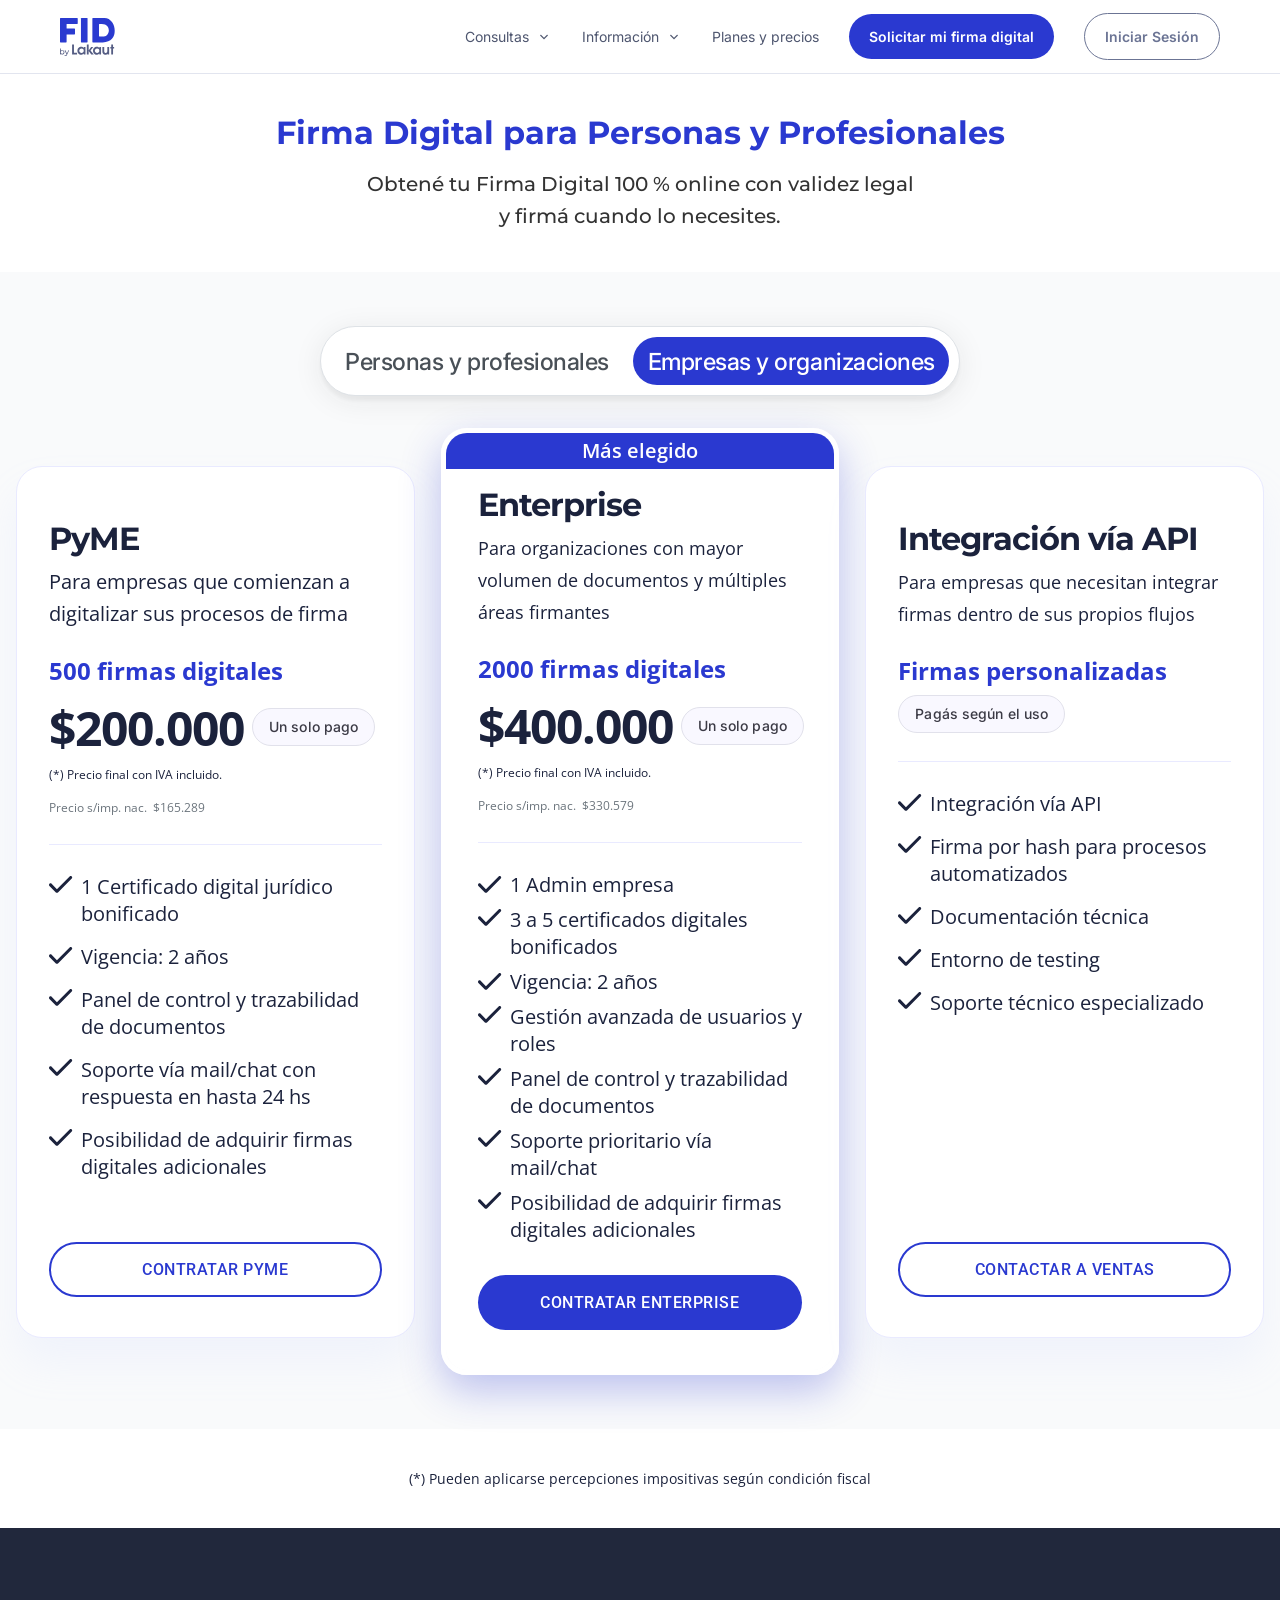
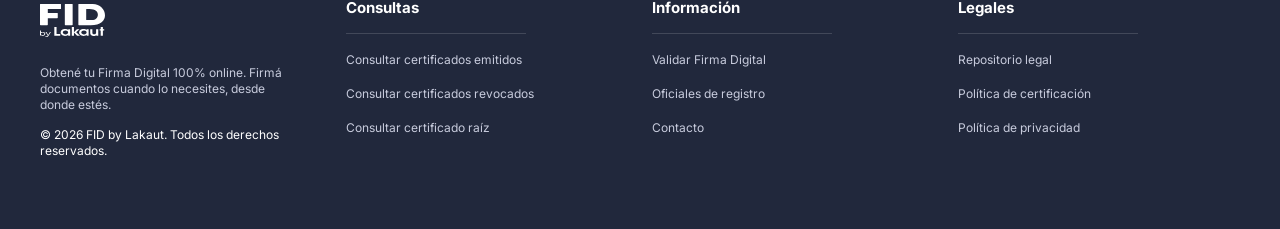
==== index.html @ 8b391639 "Versión inicial: planes y precios + formulario paso 1 - Precios actualizados (PyME $200.000 / Enterp" ====
<!DOCTYPE html>
<html lang="es">
<head>
  <meta charset="UTF-8" />
  <meta name="viewport" content="width=device-width, initial-scale=1.0" />
  <title>Planes y Precios – FID by Lakaut</title>
  <link rel="preconnect" href="https://fonts.googleapis.com" />
  <link rel="preconnect" href="https://fonts.gstatic.com" crossorigin />
  <link href="https://fonts.googleapis.com/css2?family=Inter:wght@400;500;700&family=Montserrat:wght@400;500;700&family=Open+Sans:wght@400;600;700&family=Outfit:wght@400&family=Roboto:wght@500&family=Material+Symbols+Outlined:opsz,wght,FILL,GRAD@24,400,0,0&display=swap" rel="stylesheet" />

  <style>
    /* ─── RESET ─────────────────────────────────────── */
    *, *::before, *::after { box-sizing: border-box; margin: 0; padding: 0; }
    img { display: block; }
    button { cursor: pointer; font-family: inherit; }

    /* ─── VARIABLES ──────────────────────────────────── */
    :root {
      --blue:        #2A39D0;
      --dark-1:      #1B223C;
      --dark-footer: #21283C;
      --gray-nav:    #4E566F;
      --gray-border: #E2E5EF;
      --gray-light:  #C8CCDD;
      --card-border: #E9EAFF;
      --bg-section:  #F9FAFB;
      --badge-bg:    #F9F8FF;
      --badge-bdr:   #E1E1EB;
      --badge-txt:   #3B3A45;
      --price-sub:   #6C757D;
    }

    html { scroll-behavior: smooth; }

    body {
      font-family: 'Inter', sans-serif;
      background: #fff;
      color: var(--dark-1);
    }

    .page {
      width: 100%;
    }

    /* ─── NAVBAR ─────────────────────────────────────── */
    .navbar {
      position: sticky;
      top: 0;
      z-index: 200;
      backdrop-filter: blur(7.5px);
      -webkit-backdrop-filter: blur(7.5px);
      background: rgba(255,255,255,.9);
      border-bottom: 1px solid var(--gray-border);
    }

    .navbar-inner {
      max-width: 1200px;
      margin: 0 auto;
      padding: 13px 20px;
      display: flex;
      align-items: center;
      justify-content: space-between;
    }

    .navbar-logo {
      width: 55px;
      height: 38px;
      object-fit: contain;
      flex-shrink: 0;
    }

    .nav-links {
      display: flex;
      align-items: center;
      gap: 30px;
    }

    .nav-text-btn {
      display: flex;
      align-items: center;
      gap: 7px;
      background: none;
      border: none;
      padding: 0;
    }

    .nav-text-btn span {
      font-weight: 400;
      font-size: 14px;
      line-height: 16px;
      color: var(--gray-nav);
      white-space: nowrap;
    }

    .nav-text-btn .icon {
      font-family: 'Material Symbols Outlined';
      font-weight: normal;
      font-style: normal;
      font-size: 16px;
      line-height: 1;
      letter-spacing: normal;
      text-transform: none;
      white-space: nowrap;
      -webkit-font-smoothing: antialiased;
      color: var(--gray-nav);
      user-select: none;
    }

    .nav-plain {
      background: none;
      border: none;
      padding: 0;
      font-weight: 400;
      font-size: 14px;
      line-height: 16px;
      color: var(--gray-nav);
      white-space: nowrap;
    }

    .nav-cta-primary {
      background: var(--blue);
      border: none;
      border-radius: 53px;
      padding: 14px 20px;
    }

    .nav-cta-primary span {
      font-weight: 600;
      font-size: 14px;
      color: #fff;
      white-space: nowrap;
    }

    .nav-cta-outline {
      background: transparent;
      border: 1px solid #6B7494;
      border-radius: 53px;
      padding: 14px 20px;
    }

    .nav-cta-outline span {
      font-weight: 600;
      font-size: 14px;
      color: #6B7494;
      white-space: nowrap;
    }

    /* Hamburger — oculto en desktop */
    .hamburger {
      display: none;
      flex-direction: column;
      gap: 5px;
      background: none;
      border: none;
      padding: 4px;
      flex-shrink: 0;
    }

    .hamburger span {
      display: block;
      width: 24px;
      height: 2px;
      background: var(--dark-1);
      border-radius: 2px;
      transition: transform .25s, opacity .25s;
    }

    .hamburger.open span:nth-child(1) { transform: translateY(7px) rotate(45deg); }
    .hamburger.open span:nth-child(2) { opacity: 0; }
    .hamburger.open span:nth-child(3) { transform: translateY(-7px) rotate(-45deg); }

    /* Drawer móvil */
    .nav-mobile {
      overflow: hidden;
      max-height: 0;
      transition: max-height .3s ease;
      border-top: 0 solid var(--gray-border);
    }

    .nav-mobile.open {
      max-height: 400px;
      border-top-width: 1px;
    }

    .nav-mobile-inner {
      display: flex;
      flex-direction: column;
      padding: 8px 0 20px;
    }

    .nav-mobile-inner button {
      background: none;
      border: none;
      text-align: left;
      padding: 13px 24px;
      font-size: 15px;
      color: var(--gray-nav);
      font-weight: 400;
    }

    .nav-mobile-inner .m-cta-primary {
      margin: 8px 24px 0;
      background: var(--blue);
      border-radius: 53px;
      padding: 14px 20px;
      color: #fff;
      font-weight: 600;
      font-size: 15px;
      text-align: center;
    }

    .nav-mobile-inner .m-cta-outline {
      margin: 8px 24px 0;
      background: transparent;
      border: 1px solid #6B7494;
      border-radius: 53px;
      padding: 13px 20px;
      color: #6B7494;
      font-weight: 600;
      font-size: 15px;
      text-align: center;
    }

    /* ─── HERO ───────────────────────────────────────── */
    .hero {
      padding: 40px 120px;
      display: flex;
      justify-content: center;
    }

    .hero-inner {
      display: flex;
      flex-direction: column;
      gap: 16px;
      align-items: center;
      max-width: 1160px;
      width: 100%;
      text-align: center;
    }

    .hero-title {
      font-family: 'Montserrat', sans-serif;
      font-weight: 700;
      font-size: 32px;
      color: var(--blue);
      line-height: 1.2;
    }

    .hero-subtitle {
      font-family: 'Montserrat', sans-serif;
      font-weight: 500;
      font-size: 20px;
      color: #333;
      line-height: 32px;
    }

    /* ─── PRICING ────────────────────────────────────── */
    .pricing {
      background: var(--bg-section);
      padding: 54px 20px;
      display: flex;
      flex-direction: column;
      align-items: center;
    }

    .pricing-inner {
      display: flex;
      flex-direction: column;
      align-items: center;
      gap: 32px;
      width: 100%;
      max-width: 1260px;
    }

    /* Tab switcher */
    .tab-switcher {
      display: flex;
      gap: 9.7px;
      padding: 9.7px;
      background: #fff;
      border: 1.2px solid #DEE2E6;
      border-radius: 999px;
      box-shadow: 0 4.8px 30.3px rgba(33,33,33,.08), 0 4.8px 3.6px rgba(33,33,33,.04);
    }

    .tab-item {
      padding: 9.7px 14.5px;
      border-radius: 29px;
    }

    .tab-item span {
      font-weight: 500;
      font-size: 23.5px;
      letter-spacing: -.47px;
      color: #495057;
      white-space: nowrap;
    }

    .tab-item.active { background: var(--blue); }
    .tab-item.active span { color: #fff; }

    /* Cards */
    .cards-row {
      display: grid;
      grid-template-columns: 400px 400px 400px;
      gap: 26px;
      align-items: center;
      justify-content: center;
      width: 100%;
    }

    /* ─── CARD ESTÁNDAR ──────────────────────────────── */
    .card {
      width: 100%;
      height: 872px;
      background: #fff;
      border: 1px solid var(--card-border);
      border-radius: 26px;
      box-shadow: 0 26px 40px 0 rgba(188,202,255,.13);
      padding: 52px 32px 40px;
      display: flex;
    }

    .card-content {
      display: flex;
      flex-direction: column;
      justify-content: space-between;
      width: 100%;
      height: 100%;
    }

    .card-main {
      display: flex;
      flex-direction: column;
      gap: 28px;
    }

    .content-top { display: flex; flex-direction: column; gap: 24px; }
    .info-text { display: flex; flex-direction: column; gap: 8px; }

    .card-name {
      font-family: 'Montserrat', sans-serif;
      font-weight: 700;
      font-size: 32px;
      letter-spacing: -1px;
      color: var(--dark-1);
    }

    .card-desc {
      font-family: 'Open Sans', sans-serif;
      font-weight: 400;
      font-size: 20px;
      line-height: 32px;
      color: var(--dark-1);
    }

    .price-section { display: flex; flex-direction: column; gap: 8px; }

    .price-label {
      font-family: 'Open Sans', sans-serif;
      font-weight: 700;
      font-size: 24px;
      color: var(--blue);
    }

    .price-row {
      display: flex;
      align-items: center;
      gap: 8px;
    }

    .price-amount {
      font-family: 'Open Sans', sans-serif;
      font-weight: 700;
      font-size: 48px;
      color: var(--dark-1);
      letter-spacing: -1px;
      white-space: nowrap;
    }

    .badge {
      background: var(--badge-bg);
      border: 1px solid var(--badge-bdr);
      border-radius: 24px;
      padding: 8px 16px;
      font-weight: 500;
      font-size: 14px;
      line-height: 20px;
      color: var(--badge-txt);
      letter-spacing: .1px;
      white-space: nowrap;
    }

    .price-notes { display: flex; flex-direction: column; gap: 16px; margin-top: 6px; }

    .note-iva  { font-family: 'Open Sans', sans-serif; font-weight: 400; font-size: 12px; color: var(--dark-1); }
    .note-simp { font-family: 'Open Sans', sans-serif; font-weight: 400; font-size: 12px; color: var(--price-sub); }

    .divider { width: 100%; height: 1px; background: var(--card-border); }

    .feature-list { display: flex; flex-direction: column; gap: 16px; list-style: none; }
    .feature-list.tight { gap: 8px; }

    .feature-item { display: flex; gap: 8px; align-items: flex-start; }
    .feature-item.center { align-items: center; }

    .feature-icon { width: 24px; height: 24px; flex-shrink: 0; object-fit: contain; }

    .feature-text {
      font-family: 'Open Sans', sans-serif;
      font-weight: 400;
      font-size: 20px;
      color: var(--dark-1);
      flex: 1;
    }

    /* ─── CARD DESTACADA ─────────────────────────────── */
    .card-featured {
      width: 100%;
      border: 5px solid #fff;
      border-radius: 26px;
      box-shadow: 0 15px 40px 0 rgba(42,57,208,.3);
      display: flex;
      flex-direction: column;
    }

    .featured-badge {
      background: var(--blue);
      height: 36px;
      display: flex;
      align-items: center;
      justify-content: center;
      border-radius: 21px 21px 0 0;
      flex-shrink: 0;
    }

    .featured-badge span {
      font-family: 'Open Sans', sans-serif;
      font-weight: 600;
      font-size: 20px;
      color: #fff;
      line-height: 1;
    }

    .featured-body {
      background: #fff;
      border-radius: 0 0 21px 21px;
      padding: 16px 32px 40px;
      flex: 1;
      display: flex;
      flex-direction: column;
      justify-content: space-between;
      gap: 32px;
    }

    .featured-main { display: flex; flex-direction: column; gap: 28px; }

    /* ─── BOTONES DE CARDS ───────────────────────────── */
    .btn-primary-card {
      width: 100%;
      height: 55px;
      background: var(--blue);
      border: none;
      border-radius: 32px;
      display: flex;
      align-items: center;
      justify-content: center;
      flex-shrink: 0;
    }

    .btn-primary-card span {
      font-family: 'Roboto', sans-serif;
      font-weight: 500;
      font-size: 16px;
      color: #fff;
      text-transform: uppercase;
      letter-spacing: .5px;
    }

    .btn-outline-card {
      width: 100%;
      height: 55px;
      background: #fff;
      border: 2px solid var(--blue);
      border-radius: 32px;
      display: flex;
      align-items: center;
      justify-content: center;
      flex-shrink: 0;
    }

    .btn-outline-card span {
      font-family: 'Roboto', sans-serif;
      font-weight: 500;
      font-size: 16px;
      color: var(--blue);
      text-transform: uppercase;
      letter-spacing: .5px;
    }

    /* ─── DISCLAIMER ──────────────────────────────────── */
    .disclaimer {
      padding: 40px 20px;
      display: flex;
      justify-content: center;
    }

    .disclaimer p {
      font-family: 'Open Sans', sans-serif;
      font-weight: 400;
      font-size: 14px;
      color: var(--dark-1);
      text-align: center;
    }

    /* ─── FOOTER ──────────────────────────────────────── */
    footer {
      background: var(--dark-footer);
      padding: 70px 120px;
    }

    .footer-inner {
      max-width: 1200px;
      margin: 0 auto;
      display: grid;
      grid-template-columns: 282px repeat(3, 1fr);
      gap: 24px;
      align-items: start;
    }

    .footer-brand { display: flex; flex-direction: column; gap: 22px; padding-right: 38px; }

    .footer-logo { width: 65px; height: 45px; object-fit: contain; }

    .footer-desc {
      font-weight: 400;
      font-size: 12px;
      line-height: 16px;
      color: var(--gray-light);
    }

    .footer-copy {
      font-weight: 400;
      font-size: 12px;
      line-height: 16px;
      color: #fff;
      margin-top: 14px;
    }

    .footer-col { display: flex; flex-direction: column; gap: 18px; }

    .footer-heading-wrap { display: flex; flex-direction: column; gap: 16px; }

    .footer-heading {
      font-weight: 700;
      font-size: 15px;
      line-height: 19px;
      color: #fff;
    }

    .footer-line { width: 180px; height: 1px; background: rgba(255,255,255,.15); }

    .footer-link {
      font-weight: 400;
      font-size: 12px;
      line-height: 16px;
      color: var(--gray-light);
      text-decoration: none;
    }

    .footer-link:hover { color: #fff; }

    /* Accent bar footer — oculto en desktop */
    .footer-accent { display: none; }

    /* ═══════════════════════════════════════════════════
       RESPONSIVE — solo aplica en pantallas < 1440px
    ═══════════════════════════════════════════════════ */

    /* Tablet grande */
    @media (max-width: 1360px) {
      .cards-row { grid-template-columns: repeat(3, minmax(0, 400px)); }
      .pricing { padding: 54px 16px; }
      .hero { padding: 40px 40px; }
      footer { padding: 70px 40px; }
    }

    /* Tablet: hamburger, cards apiladas */
    @media (max-width: 1024px) {
      .nav-links .nav-text-btn,
      .nav-links .nav-plain,
      .nav-links .nav-cta-outline { display: none; }
      .hamburger { display: flex; }

      .cards-row { grid-template-columns: minmax(0, 480px); align-items: stretch; }
      .card { height: auto; min-height: 0; }
      .card-featured { order: -1; }
      .tab-item span { font-size: 16px; }

      .footer-inner { grid-template-columns: 1fr 1fr; }
      .footer-brand { grid-column: 1 / -1; padding-right: 0; }
    }

    /* ── Móvil — frame 360px de Figma ─────────────────── */
    @media (max-width: 600px) {

      /* NAVBAR */
      .navbar-inner { padding: 15px 16px 16px; }
      .navbar-logo { width: 46px; height: 32px; }

      /* HERO */
      .hero { padding: 40px 20px; }
      .hero-inner { gap: 8px; }
      .hero-title { font-size: 20px; }
      .hero-subtitle {
        font-size: 14px;
        font-weight: 400;
        line-height: 22.4px;
        color: #3d3d3d;
        opacity: 0.9;
      }

      /* PRICING */
      .pricing { padding: 40px 20px; }
      .pricing-inner { gap: 24px; }

      /* TAB: full width, texto en 2 líneas */
      .tab-switcher { width: 100%; gap: 6.84px; padding: 6.84px; }
      .tab-item { flex: 1; padding: 6.84px 10.26px; border-radius: 20.52px; }
      .tab-item span { font-size: 11.7px; letter-spacing: -0.234px; white-space: normal; line-height: 1.35; }

      /* CARDS */
      .cards-row { grid-template-columns: 320px; gap: 32px; justify-content: center; }
      .card { height: auto; min-height: 0; padding: 24px; border-radius: 26px; }
      .card-main { gap: 14px; }
      .content-top { gap: 8px; }

      /* Tipografía cards */
      .card-name { font-size: 24px; }
      .card-desc { font-size: 14px; line-height: normal; }
      .price-section { gap: 12px; }
      .price-label { font-size: 18px; }
      .price-row { gap: 19px; }
      .price-amount { font-size: 36px; }
      .badge { padding: 4px 8px; font-size: 12px; line-height: 16px; }
      .price-notes { gap: 4px; margin-top: 0; }
      .feature-list { gap: 8px; }
      .feature-list.tight { gap: 8px; }
      .feature-text { font-family: 'Outfit', sans-serif; font-size: 16px; }

      /* CARD DESTACADA mobile */
      .card-featured { width: 320px; }
      .featured-badge {
        height: auto;
        padding: 4px 24px;
        border-radius: 26px 26px 0 0;
        border: 2px solid rgba(241,242,254,0.52);
        border-bottom: none;
      }
      .featured-badge span { font-size: 16px; }
      .featured-body {
        padding: 16px 24px 24px;
        border-radius: 0 0 26px 26px;
        box-shadow: 0 5px 30px 0 rgba(42,57,208,0.2);
      }
      .featured-main { gap: 14px; }

      /* BOTONES mobile */
      .btn-primary-card { width: 266px; height: auto; padding: 14px 24px; align-self: center; margin: 0 auto; }
      .btn-primary-card span { font-size: 14px; }
      .btn-outline-card { height: 44px; }
      .btn-outline-card span { font-size: 16px; }

      /* DISCLAIMER */
      .disclaimer { padding: 40px 20px; }
      .disclaimer p {
        font-family: 'Montserrat', sans-serif;
        font-size: 14px;
        color: #3d3d3d;
        opacity: 0.9;
        line-height: 22.4px;
      }

      /* FOOTER */
      footer { padding: 34px 16px 0; overflow: hidden; }
      .footer-inner { grid-template-columns: 1fr; gap: 30px; }

      /* Brand va al final en mobile */
      .footer-brand {
        order: 10;
        padding-right: 0;
        flex-direction: column-reverse;
        align-items: center;
        gap: 40px;
        padding-top: 20px;
        border-top: 1px solid rgba(255,255,255,0.15);
        text-align: center;
      }
      .footer-brand > div { text-align: center; }

      .footer-col { gap: 12px; }
      .footer-heading-wrap { gap: 22px; }
      .footer-heading { font-size: 14px; line-height: 16px; }
      .footer-line { width: 100%; }

      /* Barra accent inferior */
      .footer-accent {
        display: block;
        height: 10px;
        background: #363D55;
        margin: 34px -16px 0;
        width: calc(100% + 32px);
      }
    }
  </style>
</head>
<body>
<div class="page">

  <!-- ── NAVBAR ── -->
  <nav class="navbar">
    <div class="navbar-inner">
      <img class="navbar-logo"
           src="assets/icons/logo-fid.svg"
           alt="FID by Lakaut"
           width="55" height="38" />

      <div class="nav-links">
        <button class="nav-text-btn">
          <span>Consultas</span>
          <span class="icon">expand_more</span>
        </button>
        <button class="nav-text-btn">
          <span>Información</span>
          <span class="icon">expand_more</span>
        </button>
        <button class="nav-plain">Planes y precios</button>
        <button class="nav-cta-primary"><span>Solicitar mi firma digital</span></button>
        <button class="nav-cta-outline"><span>Iniciar Sesión</span></button>
      </div>

      <button class="hamburger" id="hamburger" aria-label="Menú" onclick="toggleMenu()">
        <span></span><span></span><span></span>
      </button>
    </div>

    <div class="nav-mobile" id="navMobile">
      <div class="nav-mobile-inner">
        <button>Consultas</button>
        <button>Información</button>
        <button>Planes y precios</button>
        <button class="m-cta-primary">Solicitar mi firma digital</button>
        <button class="m-cta-outline">Iniciar Sesión</button>
      </div>
    </div>
  </nav>

  <!-- ── HERO ── -->
  <section class="hero">
    <div class="hero-inner">
      <h1 class="hero-title">Firma Digital para Personas y Profesionales</h1>
      <p class="hero-subtitle">
        Obtené tu Firma Digital 100&nbsp;% online con validez legal<br>y firmá cuando lo necesites.
      </p>
    </div>
  </section>

  <!-- ── PRICING ── -->
  <section class="pricing">
    <div class="pricing-inner">

      <div class="tab-switcher">
        <div class="tab-item">
          <span>Personas y profesionales</span>
        </div>
        <div class="tab-item active">
          <span>Empresas y organizaciones</span>
        </div>
      </div>

      <div class="cards-row">

        <!-- PyME -->
        <div class="card">
          <div class="card-content">
            <div class="card-main">
              <div class="content-top">
                <div class="info-text">
                  <p class="card-name">PyME</p>
                  <p class="card-desc">Para empresas que comienzan a digitalizar sus procesos de firma</p>
                </div>
                <div class="price-section">
                  <p class="price-label">500 firmas digitales</p>
                  <div>
                    <div class="price-row">
                      <span class="price-amount">$200.000</span>
                      <span class="badge">Un solo pago</span>
                    </div>
                    <div class="price-notes">
                      <span class="note-iva">(*) Precio final con IVA incluido.</span>
                      <span class="note-simp">Precio s/imp. nac.&nbsp; $165.289</span>
                    </div>
                  </div>
                </div>
              </div>
              <div class="divider"></div>
              <ul class="feature-list">
                <li class="feature-item">
                  <img class="feature-icon" src="assets/icons/check-rounded.svg" width="24" height="24" alt="" />
                  <span class="feature-text">1 Certificado digital jurídico&nbsp; bonificado</span>
                </li>
                <li class="feature-item center">
                  <img class="feature-icon" src="assets/icons/check-rounded.svg" width="24" height="24" alt="" />
                  <span class="feature-text">Vigencia: 2 años</span>
                </li>
                <li class="feature-item">
                  <img class="feature-icon" src="assets/icons/check-rounded.svg" width="24" height="24" alt="" />
                  <span class="feature-text">Panel de control y trazabilidad de documentos</span>
                </li>
                <li class="feature-item">
                  <img class="feature-icon" src="assets/icons/check-rounded.svg" width="24" height="24" alt="" />
                  <span class="feature-text">Soporte vía mail/chat con respuesta en hasta 24 hs</span>
                </li>
                <li class="feature-item">
                  <img class="feature-icon" src="assets/icons/check-rounded.svg" width="24" height="24" alt="" />
                  <span class="feature-text">Posibilidad de adquirir firmas digitales adicionales</span>
                </li>
              </ul>
            </div>
            <button class="btn-outline-card" onclick="window.location.href='paso1.html'"><span>CONTRATAR PYME</span></button>
          </div>
        </div>

        <!-- Enterprise (destacada) -->
        <div class="card-featured">
          <div class="featured-badge">
            <span>Más elegido</span>
          </div>
          <div class="featured-body">
            <div class="featured-main">
              <div class="content-top">
                <div class="info-text">
                  <p class="card-name">Enterprise</p>
                  <p class="card-desc" style="font-size:18px">Para organizaciones con mayor volumen de documentos y múltiples áreas firmantes</p>
                </div>
                <div class="price-section">
                  <p class="price-label">2000 firmas digitales</p>
                  <div>
                    <div class="price-row">
                      <span class="price-amount">$400.000</span>
                      <span class="badge">Un solo pago</span>
                    </div>
                    <div class="price-notes">
                      <span class="note-iva">(*) Precio final con IVA incluido.</span>
                      <span class="note-simp">Precio s/imp. nac.&nbsp; $330.579</span>
                    </div>
                  </div>
                </div>
              </div>
              <div class="divider"></div>
              <ul class="feature-list tight">
                <li class="feature-item center">
                  <img class="feature-icon" src="assets/icons/check-rounded.svg" width="24" height="24" alt="" />
                  <span class="feature-text">1 Admin empresa</span>
                </li>
                <li class="feature-item">
                  <img class="feature-icon" src="assets/icons/check-rounded.svg" width="24" height="24" alt="" />
                  <span class="feature-text">3 a 5 certificados digitales bonificados</span>
                </li>
                <li class="feature-item center">
                  <img class="feature-icon" src="assets/icons/check-rounded.svg" width="24" height="24" alt="" />
                  <span class="feature-text">Vigencia: 2 años</span>
                </li>
                <li class="feature-item">
                  <img class="feature-icon" src="assets/icons/check-rounded.svg" width="24" height="24" alt="" />
                  <span class="feature-text">Gestión avanzada de usuarios y roles</span>
                </li>
                <li class="feature-item">
                  <img class="feature-icon" src="assets/icons/check-rounded.svg" width="24" height="24" alt="" />
                  <span class="feature-text">Panel de control y trazabilidad de documentos</span>
                </li>
                <li class="feature-item">
                  <img class="feature-icon" src="assets/icons/check-rounded.svg" width="24" height="24" alt="" />
                  <span class="feature-text">Soporte prioritario vía mail/chat</span>
                </li>
                <li class="feature-item">
                  <img class="feature-icon" src="assets/icons/check-rounded.svg" width="24" height="24" alt="" />
                  <span class="feature-text">Posibilidad de adquirir firmas digitales adicionales</span>
                </li>
              </ul>
            </div>
            <button class="btn-primary-card"><span>CONTRATAR ENTERPRISE</span></button>
          </div>
        </div>

        <!-- API -->
        <div class="card">
          <div class="card-content">
            <div class="card-main">
              <div class="content-top">
                <div class="info-text">
                  <p class="card-name">Integración vía API</p>
                  <p class="card-desc" style="font-size:18px;line-height:32px">Para empresas que necesitan integrar firmas dentro de sus propios flujos</p>
                </div>
                <div class="price-section">
                  <p class="price-label">Firmas personalizadas</p>
                  <div class="price-row">
                    <span class="badge">Pagás según el uso</span>
                  </div>
                </div>
              </div>
              <div class="divider"></div>
              <ul class="feature-list">
                <li class="feature-item center">
                  <img class="feature-icon" src="assets/icons/check-rounded.svg" width="24" height="24" alt="" />
                  <span class="feature-text">Integración vía API</span>
                </li>
                <li class="feature-item">
                  <img class="feature-icon" src="assets/icons/check-rounded.svg" width="24" height="24" alt="" />
                  <span class="feature-text">Firma por hash para procesos automatizados</span>
                </li>
                <li class="feature-item center">
                  <img class="feature-icon" src="assets/icons/check-rounded.svg" width="24" height="24" alt="" />
                  <span class="feature-text">Documentación técnica</span>
                </li>
                <li class="feature-item">
                  <img class="feature-icon" src="assets/icons/check-rounded.svg" width="24" height="24" alt="" />
                  <span class="feature-text">Entorno de testing</span>
                </li>
                <li class="feature-item">
                  <img class="feature-icon" src="assets/icons/check-rounded.svg" width="24" height="24" alt="" />
                  <span class="feature-text">Soporte técnico especializado</span>
                </li>
              </ul>
            </div>
            <button class="btn-outline-card"><span>CONTACTAR A VENTAS</span></button>
          </div>
        </div>

      </div><!-- /cards-row -->
    </div>
  </section>

  <!-- ── DISCLAIMER ── -->
  <div class="disclaimer">
    <p>(*) Pueden aplicarse percepciones impositivas según condición fiscal</p>
  </div>

  <!-- ── FOOTER ── -->
  <footer>
    <div class="footer-inner">
      <div class="footer-brand">
        <img class="footer-logo"
             src="assets/icons/logo-fid-white.svg"
             width="65" height="45" alt="FID by Lakaut" />
        <div>
          <p class="footer-desc">Obtené tu Firma Digital 100% online. Firmá documentos cuando lo necesites, desde donde estés.</p>
          <p class="footer-copy">© 2026 FID by Lakaut. Todos los derechos reservados.</p>
        </div>
      </div>

      <div class="footer-col">
        <div class="footer-heading-wrap">
          <p class="footer-heading">Consultas</p>
          <div class="footer-line"></div>
        </div>
        <a class="footer-link">Consultar certificados emitidos</a>
        <a class="footer-link">Consultar certificados revocados</a>
        <a class="footer-link">Consultar certificado raíz</a>
      </div>

      <div class="footer-col">
        <div class="footer-heading-wrap">
          <p class="footer-heading">Información</p>
          <div class="footer-line"></div>
        </div>
        <a class="footer-link">Validar Firma Digital</a>
        <a class="footer-link">Oficiales de registro</a>
        <a class="footer-link">Contacto</a>
      </div>

      <div class="footer-col">
        <div class="footer-heading-wrap">
          <p class="footer-heading">Legales</p>
          <div class="footer-line"></div>
        </div>
        <a class="footer-link">Repositorio legal</a>
        <a class="footer-link">Política de certificación</a>
        <a class="footer-link">Política de privacidad</a>
      </div>
    </div>
    <div class="footer-accent"></div>
  </footer>

</div><!-- /page -->

<script>
  function toggleMenu() {
    document.getElementById('navMobile').classList.toggle('open');
    document.getElementById('hamburger').classList.toggle('open');
  }
</script>
</body>
</html>
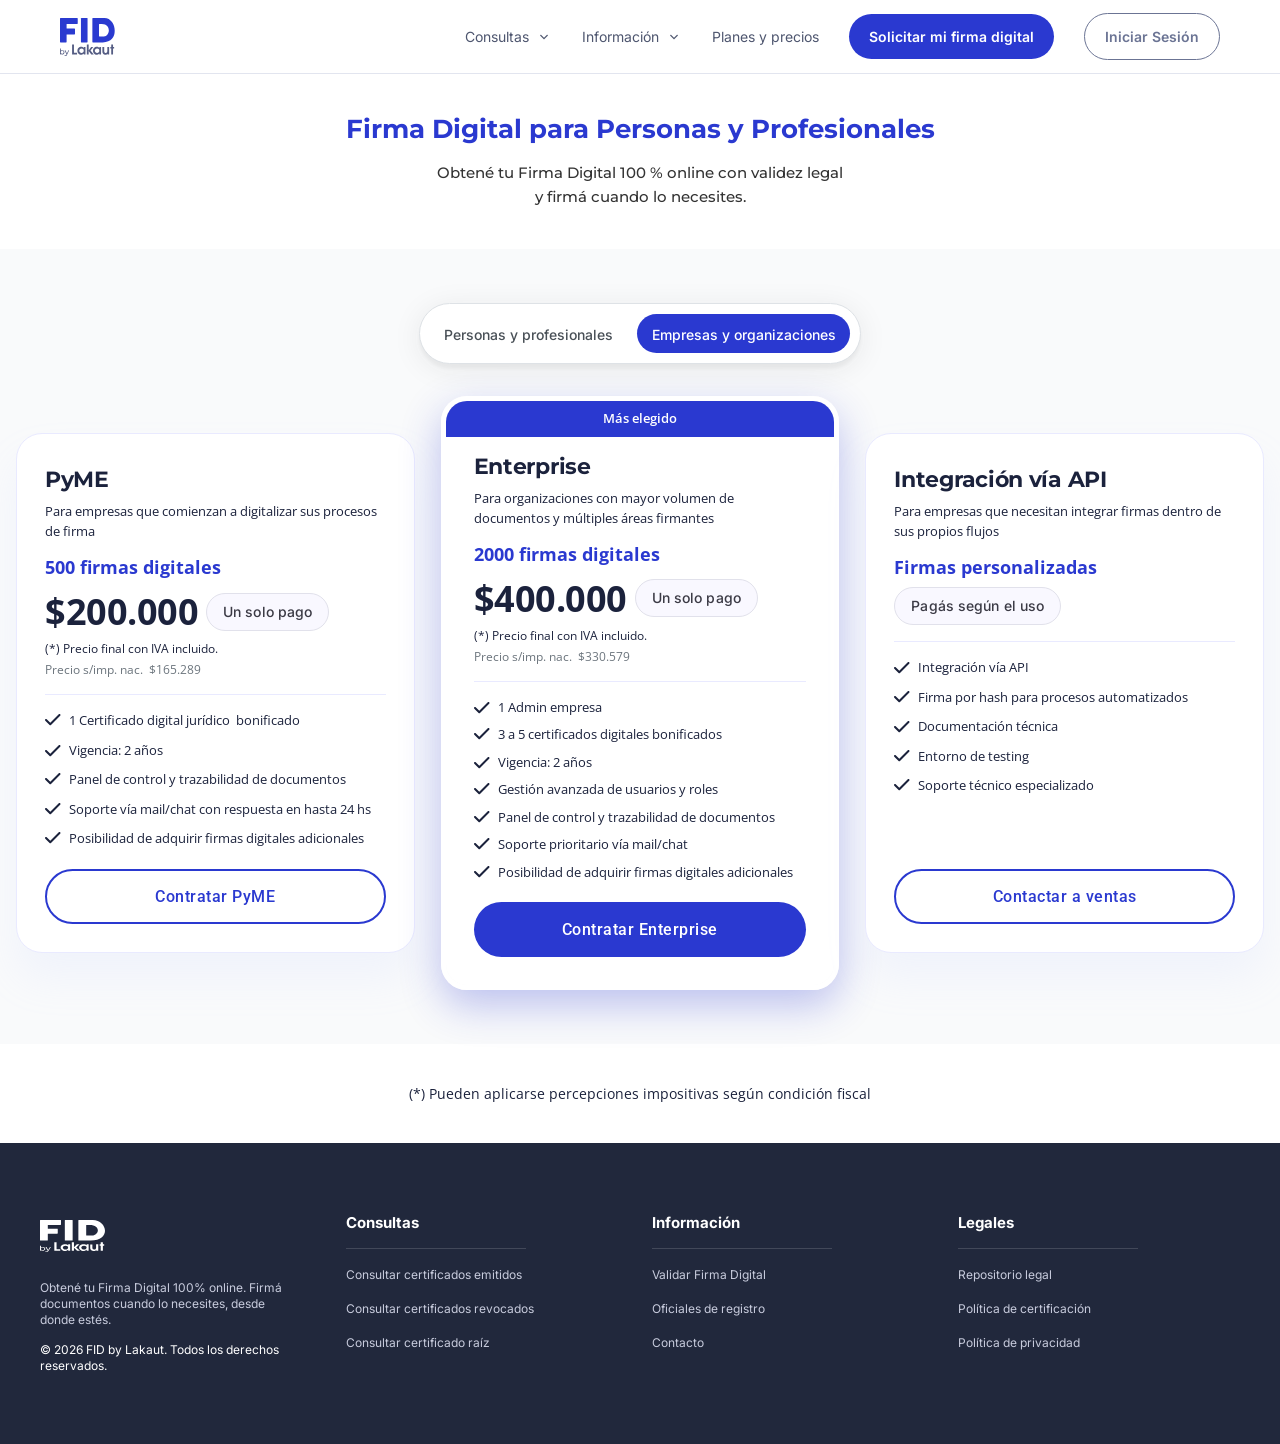
==== commit b5d24450: "refactor: separar CSS compartido en assets/css/ Extraer estilos duplicados de los 9 HTML a 5 archivo" ====
--- a/index.html
+++ b/index.html
@@ -6,17 +6,14 @@
   <title>Planes y Precios – FID by Lakaut</title>
   <link rel="preconnect" href="https://fonts.googleapis.com" />
   <link rel="preconnect" href="https://fonts.gstatic.com" crossorigin />
-  <link href="https://fonts.googleapis.com/css2?family=Inter:wght@400;500;700&family=Montserrat:wght@400;500;700&family=Open+Sans:wght@400;600;700&family=Outfit:wght@400&family=Roboto:wght@500&family=Material+Symbols+Outlined:opsz,wght,FILL,GRAD@24,400,0,0&display=swap" rel="stylesheet" />
+  <link href="https://fonts.googleapis.com/css2?family=Inter:wght@400;500;600;700&family=Open+Sans:wght@400;600;700&family=Montserrat:wght@500;700&family=Material+Symbols+Outlined:opsz,wght,FILL,GRAD@24,400,0,0&family=Outfit:wght@400&family=Roboto:wght@500&display=swap" rel="stylesheet" />
+  <link rel="stylesheet" href="assets/css/tokens.css" />
+  <link rel="stylesheet" href="assets/css/base.css" />
+  <link rel="stylesheet" href="assets/css/buttons.css" />
 
   <style>
-    /* ─── RESET ─────────────────────────────────────── */
-    *, *::before, *::after { box-sizing: border-box; margin: 0; padding: 0; }
-    img { display: block; }
-    button { cursor: pointer; font-family: inherit; }
-
-    /* ─── VARIABLES ──────────────────────────────────── */
+    /* ─── VARIABLES adicionales de index ────────────── */
     :root {
-      --blue:        #2A39D0;
       --dark-1:      #1B223C;
       --dark-footer: #21283C;
       --gray-nav:    #4E566F;
@@ -33,7 +30,6 @@
     html { scroll-behavior: smooth; }
 
     body {
-      font-family: 'Inter', sans-serif;
       background: #fff;
       color: var(--dark-1);
     }
@@ -122,8 +118,10 @@
       border: none;
       border-radius: 53px;
       padding: 14px 20px;
-    }
-
+      transition: opacity .15s;
+    }
+
+    .nav-cta-primary:hover { opacity: .85; }
     .nav-cta-primary span {
       font-weight: 600;
       font-size: 14px;
@@ -136,8 +134,10 @@
       border: 1px solid #6B7494;
       border-radius: 53px;
       padding: 14px 20px;
-    }
-
+      transition: background .15s, border-color .15s;
+    }
+
+    .nav-cta-outline:hover { background: rgba(107,116,148,.12); border-color: #8892b0; }
     .nav-cta-outline span {
       font-weight: 600;
       font-size: 14px;
@@ -241,7 +241,7 @@
     .hero-title {
       font-family: 'Montserrat', sans-serif;
       font-weight: 700;
-      font-size: 32px;
+      font-size: 26px;
       color: var(--blue);
       line-height: 1.2;
     }
@@ -249,9 +249,9 @@
     .hero-subtitle {
       font-family: 'Montserrat', sans-serif;
       font-weight: 500;
-      font-size: 20px;
+      font-size: 15px;
       color: #333;
-      line-height: 32px;
+      line-height: 24px;
     }
 
     /* ─── PRICING ────────────────────────────────────── */
@@ -290,8 +290,8 @@
 
     .tab-item span {
       font-weight: 500;
-      font-size: 23.5px;
-      letter-spacing: -.47px;
+      font-size: 14px;
+      letter-spacing: 0;
       color: #495057;
       white-space: nowrap;
     }
@@ -312,12 +312,12 @@
     /* ─── CARD ESTÁNDAR ──────────────────────────────── */
     .card {
       width: 100%;
-      height: 872px;
+      height: 520px;
       background: #fff;
       border: 1px solid var(--card-border);
       border-radius: 26px;
       box-shadow: 0 26px 40px 0 rgba(188,202,255,.13);
-      padding: 52px 32px 40px;
+      padding: 32px 28px 28px;
       display: flex;
     }
 
@@ -332,25 +332,25 @@
     .card-main {
       display: flex;
       flex-direction: column;
-      gap: 28px;
-    }
-
-    .content-top { display: flex; flex-direction: column; gap: 24px; }
+      gap: 16px;
+    }
+
+    .content-top { display: flex; flex-direction: column; gap: 14px; }
     .info-text { display: flex; flex-direction: column; gap: 8px; }
 
     .card-name {
       font-family: 'Montserrat', sans-serif;
       font-weight: 700;
-      font-size: 32px;
-      letter-spacing: -1px;
+      font-size: 22px;
+      letter-spacing: -.3px;
       color: var(--dark-1);
     }
 
     .card-desc {
       font-family: 'Open Sans', sans-serif;
       font-weight: 400;
-      font-size: 20px;
-      line-height: 32px;
+      font-size: 13px;
+      line-height: 20px;
       color: var(--dark-1);
     }
 
@@ -359,7 +359,7 @@
     .price-label {
       font-family: 'Open Sans', sans-serif;
       font-weight: 700;
-      font-size: 24px;
+      font-size: 18px;
       color: var(--blue);
     }
 
@@ -372,9 +372,9 @@
     .price-amount {
       font-family: 'Open Sans', sans-serif;
       font-weight: 700;
-      font-size: 48px;
+      font-size: 36px;
       color: var(--dark-1);
-      letter-spacing: -1px;
+      letter-spacing: -.5px;
       white-space: nowrap;
     }
 
@@ -391,27 +391,28 @@
       white-space: nowrap;
     }
 
-    .price-notes { display: flex; flex-direction: column; gap: 16px; margin-top: 6px; }
+    .price-notes { display: flex; flex-direction: column; gap: 4px; margin-top: 4px; }
 
     .note-iva  { font-family: 'Open Sans', sans-serif; font-weight: 400; font-size: 12px; color: var(--dark-1); }
     .note-simp { font-family: 'Open Sans', sans-serif; font-weight: 400; font-size: 12px; color: var(--price-sub); }
 
     .divider { width: 100%; height: 1px; background: var(--card-border); }
 
-    .feature-list { display: flex; flex-direction: column; gap: 16px; list-style: none; }
+    .feature-list { display: flex; flex-direction: column; gap: 10px; list-style: none; }
     .feature-list.tight { gap: 8px; }
 
     .feature-item { display: flex; gap: 8px; align-items: flex-start; }
     .feature-item.center { align-items: center; }
 
-    .feature-icon { width: 24px; height: 24px; flex-shrink: 0; object-fit: contain; }
+    .feature-icon { width: 16px; height: 16px; flex-shrink: 0; object-fit: contain; margin-top: 1px; }
 
     .feature-text {
       font-family: 'Open Sans', sans-serif;
       font-weight: 400;
-      font-size: 20px;
+      font-size: 13px;
       color: var(--dark-1);
       flex: 1;
+      line-height: 1.5;
     }
 
     /* ─── CARD DESTACADA ─────────────────────────────── */
@@ -437,7 +438,7 @@
     .featured-badge span {
       font-family: 'Open Sans', sans-serif;
       font-weight: 600;
-      font-size: 20px;
+      font-size: 13px;
       color: #fff;
       line-height: 1;
     }
@@ -445,15 +446,15 @@
     .featured-body {
       background: #fff;
       border-radius: 0 0 21px 21px;
-      padding: 16px 32px 40px;
+      padding: 16px 28px 28px;
       flex: 1;
       display: flex;
       flex-direction: column;
       justify-content: space-between;
-      gap: 32px;
-    }
-
-    .featured-main { display: flex; flex-direction: column; gap: 28px; }
+      gap: 20px;
+    }
+
+    .featured-main { display: flex; flex-direction: column; gap: 16px; }
 
     /* ─── BOTONES DE CARDS ───────────────────────────── */
     .btn-primary-card {
@@ -473,7 +474,7 @@
       font-weight: 500;
       font-size: 16px;
       color: #fff;
-      text-transform: uppercase;
+      text-transform: none;
       letter-spacing: .5px;
     }
 
@@ -494,7 +495,7 @@
       font-weight: 500;
       font-size: 16px;
       color: var(--blue);
-      text-transform: uppercase;
+      text-transform: none;
       letter-spacing: .5px;
     }
 
@@ -736,7 +737,7 @@
         </button>
         <button class="nav-plain">Planes y precios</button>
         <button class="nav-cta-primary"><span>Solicitar mi firma digital</span></button>
-        <button class="nav-cta-outline"><span>Iniciar Sesión</span></button>
+        <button class="nav-cta-outline" onclick="window.location.href='login.html'"><span>Iniciar Sesión</span></button>
       </div>
 
       <button class="hamburger" id="hamburger" aria-label="Menú" onclick="toggleMenu()">
@@ -750,7 +751,7 @@
         <button>Información</button>
         <button>Planes y precios</button>
         <button class="m-cta-primary">Solicitar mi firma digital</button>
-        <button class="m-cta-outline">Iniciar Sesión</button>
+        <button class="m-cta-outline" onclick="window.location.href='login.html'">Iniciar Sesión</button>
       </div>
     </div>
   </nav>
@@ -827,7 +828,7 @@
                 </li>
               </ul>
             </div>
-            <button class="btn-outline-card" onclick="window.location.href='paso1.html'"><span>CONTRATAR PYME</span></button>
+            <button class="btn-outline-card" onclick="window.location.href='paso1.html'"><span>Contratar PyME</span></button>
           </div>
         </div>
 
@@ -841,7 +842,7 @@
               <div class="content-top">
                 <div class="info-text">
                   <p class="card-name">Enterprise</p>
-                  <p class="card-desc" style="font-size:18px">Para organizaciones con mayor volumen de documentos y múltiples áreas firmantes</p>
+                  <p class="card-desc" style="font-size:13px">Para organizaciones con mayor volumen de documentos y múltiples áreas firmantes</p>
                 </div>
                 <div class="price-section">
                   <p class="price-label">2000 firmas digitales</p>
@@ -889,7 +890,7 @@
                 </li>
               </ul>
             </div>
-            <button class="btn-primary-card"><span>CONTRATAR ENTERPRISE</span></button>
+            <button class="btn-primary-card"><span>Contratar Enterprise</span></button>
           </div>
         </div>
 
@@ -900,7 +901,7 @@
               <div class="content-top">
                 <div class="info-text">
                   <p class="card-name">Integración vía API</p>
-                  <p class="card-desc" style="font-size:18px;line-height:32px">Para empresas que necesitan integrar firmas dentro de sus propios flujos</p>
+                  <p class="card-desc" style="font-size:13px">Para empresas que necesitan integrar firmas dentro de sus propios flujos</p>
                 </div>
                 <div class="price-section">
                   <p class="price-label">Firmas personalizadas</p>
@@ -933,7 +934,7 @@
                 </li>
               </ul>
             </div>
-            <button class="btn-outline-card"><span>CONTACTAR A VENTAS</span></button>
+            <button class="btn-outline-card"><span>Contactar a ventas</span></button>
           </div>
         </div>
 
--- a/assets/css/tokens.css
+++ b/assets/css/tokens.css
@@ -0,0 +1,32 @@
+/* ─── Tokens — FID by Lakaut ─────────────────────────────────
+   Importar primero en todos los archivos HTML.
+   Las páginas pueden sobreescribir variables en su propio :root.
+──────────────────────────────────────────────────────────── */
+
+:root {
+  /* Brand */
+  --blue:        #2A39D0;
+
+  /* Text */
+  --text-dark:   #0b0c0e;
+  --text-main:   #3b3a45;
+  --text-sub:    #6c757d;
+  --text-help:   #575768;
+  --text-ph:     #898999;
+
+  /* Borders */
+  --border:      #e1e1eb;
+  --border-card: #dee2e6;
+  --border-hdr:  #f2f2f8;
+
+  /* Backgrounds */
+  --bg-page:     #f8f9fa;
+  --bg-sidebar:  #f0f2f4;
+  --bg-plan:     #f9f9ff;
+  --bg-drop:     #fcfcfd;
+
+  /* Buttons */
+  --btn-disabled-bg:   #e1e1e6;
+  --btn-disabled-text: #939393;
+  --btn-outline-hover: #f5f5f7;
+}
--- a/assets/css/base.css
+++ b/assets/css/base.css
@@ -0,0 +1,34 @@
+/* ─── Base — reset + tipografía + layout raíz ────────────── */
+
+*, *::before, *::after { box-sizing: border-box; margin: 0; padding: 0; }
+img { display: block; }
+button { cursor: pointer; font-family: inherit; border: none; background: none; }
+a { text-decoration: none; color: inherit; }
+
+html, body {
+  min-height: 100%;
+  font-family: 'Inter', sans-serif;
+  background: var(--bg-page);
+}
+
+/* Material Symbols Outlined */
+.icon {
+  font-family: 'Material Symbols Outlined';
+  font-weight: normal;
+  font-style: normal;
+  font-size: 24px;
+  line-height: 1;
+  letter-spacing: normal;
+  text-transform: none;
+  white-space: nowrap;
+  -webkit-font-smoothing: antialiased;
+  user-select: none;
+}
+
+/* Wrapper de página */
+.page {
+  width: 100%;
+  min-height: 100vh;
+  display: flex;
+  flex-direction: column;
+}
--- a/assets/css/buttons.css
+++ b/assets/css/buttons.css
@@ -0,0 +1,172 @@
+/* ─── Botones — FID by Lakaut ────────────────────────────────
+   Todas las variantes del sistema de diseño.
+   Las páginas sobreescriben solo sizing/layout (flex, width, etc.)
+──────────────────────────────────────────────────────────── */
+
+/* Contenedor de botones en par */
+.btn-row {
+  display: flex;
+  gap: 24px;
+}
+
+/* ── Primary (activo siempre) ────────────────────────────── */
+.btn-primary {
+  height: 48px;
+  background: var(--blue);
+  border-radius: 20px;
+  display: flex;
+  align-items: center;
+  justify-content: center;
+  padding: 12px 16px;
+  transition: opacity .15s;
+}
+
+.btn-primary:hover { opacity: .9; }
+
+.btn-primary span {
+  font-family: 'Open Sans', sans-serif;
+  font-weight: 600;
+  font-size: 16px;
+  line-height: 24px;
+  color: #fff;
+}
+
+/* ── Outline ─────────────────────────────────────────────── */
+.btn-outline,
+.btn-back {
+  height: 48px;
+  background: #fff;
+  border: 1px solid #e1e1e6;
+  border-radius: 20px;
+  display: flex;
+  align-items: center;
+  justify-content: center;
+  padding: 12px 16px;
+  transition: background .15s;
+}
+
+.btn-outline:hover,
+.btn-back:hover { background: var(--btn-outline-hover); }
+
+.btn-outline span,
+.btn-back span {
+  font-family: 'Open Sans', sans-serif;
+  font-weight: 600;
+  font-size: 16px;
+  line-height: 24px;
+  color: #494949;
+}
+
+/* ── Disabled → Active (btn-submit / btn-continue) ──────── */
+.btn-submit,
+.btn-continue {
+  height: 48px;
+  background: var(--btn-disabled-bg);
+  border-radius: 20px;
+  display: flex;
+  align-items: center;
+  justify-content: center;
+  padding: 12px 16px;
+  cursor: not-allowed;
+  pointer-events: none;
+  transition: background .15s;
+}
+
+.btn-submit.active,
+.btn-continue.active {
+  background: var(--blue);
+  cursor: pointer;
+  pointer-events: all;
+}
+
+.btn-submit.active:hover,
+.btn-continue.active:hover { opacity: .9; }
+
+.btn-submit span,
+.btn-continue span {
+  font-family: 'Open Sans', sans-serif;
+  font-weight: 600;
+  font-size: 16px;
+  line-height: 24px;
+  color: var(--btn-disabled-text);
+  transition: color .15s;
+}
+
+.btn-submit.active span,
+.btn-continue.active span { color: #fff; }
+
+/* ── Ghost / texto ───────────────────────────────────────── */
+.btn-ghost {
+  height: 48px;
+  color: var(--blue);
+  font-family: 'Open Sans', sans-serif;
+  font-weight: 600;
+  font-size: 16px;
+  display: flex;
+  align-items: center;
+  justify-content: center;
+  border-radius: 20px;
+  transition: background .15s;
+}
+
+.btn-ghost:hover { background: rgba(42,57,208,.06); }
+
+/* ── Resend OTP (outline con opacity disabled) ───────────── */
+.btn-resend {
+  flex: 1;
+  height: 48px;
+  background: #fff;
+  border: 1px solid #e1e1e6;
+  border-radius: 20px;
+  display: flex;
+  align-items: center;
+  justify-content: center;
+  padding: 12px 16px;
+  opacity: 0.5;
+  cursor: not-allowed;
+  transition: background .15s, border-color .15s, opacity .15s;
+}
+
+.btn-resend.active {
+  opacity: 1;
+  cursor: pointer;
+}
+
+.btn-resend.active:hover { background: var(--btn-outline-hover); }
+
+.btn-resend span {
+  font-family: 'Open Sans', sans-serif;
+  font-weight: 600;
+  font-size: 16px;
+  line-height: 24px;
+  color: #494949;
+}
+
+/* ── Inicio / CTA link (paso4) ───────────────────────────── */
+.btn-inicio {
+  height: 48px;
+  background: var(--blue);
+  border-radius: 20px;
+  display: flex;
+  align-items: center;
+  justify-content: center;
+  padding: 12px 16px;
+  transition: opacity .15s;
+  text-decoration: none;
+}
+
+.btn-inicio:hover { opacity: .9; }
+
+.btn-inicio span {
+  font-family: 'Open Sans', sans-serif;
+  font-weight: 600;
+  font-size: 16px;
+  line-height: 24px;
+  color: #fff;
+}
+
+/* ── Submit row (paso1) ──────────────────────────────────── */
+.submit-row {
+  display: flex;
+  justify-content: center;
+}
